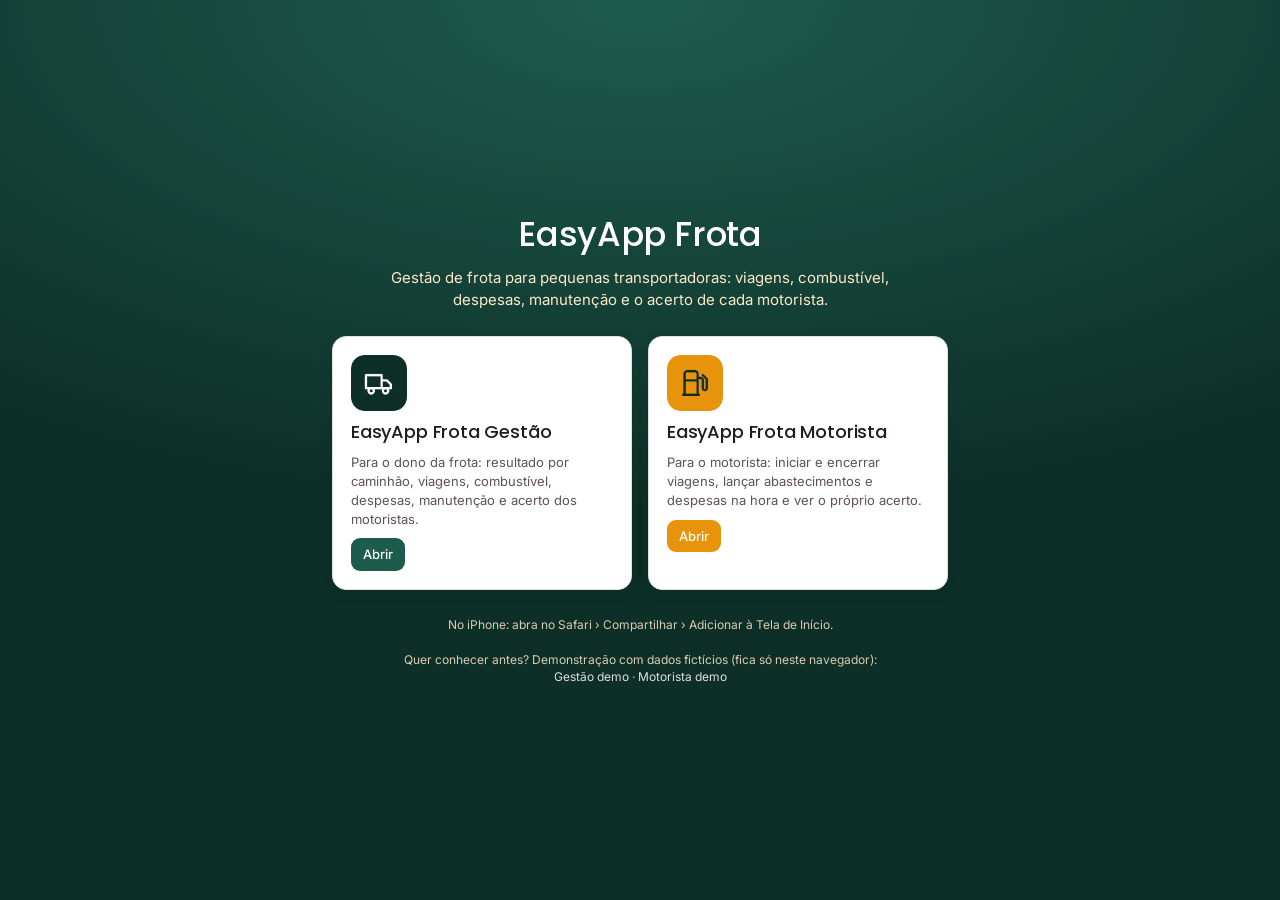
==== index.html @ 76f94861 "EasyApp Frota: primeira versão (Gestão + Motorista) Criado a partir do molde easyapp-base. Gestão: p" ====
<!doctype html>
<html lang="pt-BR">
<head>
<meta charset="utf-8">
<meta name="viewport" content="width=device-width, initial-scale=1, viewport-fit=cover">
<title>EasyApp Frota</title>
<meta name="description" content="Gestão de frota para pequenas transportadoras: viagens, combustível, despesas, manutenção e o acerto de cada motorista.">
<meta name="theme-color" content="#0E2F28">
<link rel="icon" href="assets/icons/gestao-192.png">
<link rel="apple-touch-icon" href="assets/icons/gestao-180.png">
<link rel="preconnect" href="https://fonts.googleapis.com"><link rel="preconnect" href="https://fonts.gstatic.com" crossorigin>
<link href="https://fonts.googleapis.com/css2?family=Inter:wght@400;500;600&family=Poppins:wght@500&display=swap" rel="stylesheet">
<link rel="stylesheet" href="src/css/base.css"><link rel="stylesheet" href="src/css/segmento.css">
<style>
  .hub { min-height: 100vh; display: flex; flex-direction: column; align-items: center; justify-content: center; gap: 26px; padding: 32px 16px; background: radial-gradient(120% 80% at 50% 0%, var(--primaria), var(--primaria-escura) 70%); }
  .hub h1 { color: #fff; font-size: 34px; text-align: center; }
  .hub .tagline { color: var(--destaque-claro); text-align: center; margin-top: -14px; max-width: 520px; }
  .hub .cards { display: grid; grid-template-columns: repeat(2, minmax(0, 300px)); gap: 16px; width: 100%; justify-content: center; }
  .hub a.card { display: flex; flex-direction: column; gap: 10px; color: var(--ink); transition: transform .15s; }
  .hub a.card:hover { transform: translateY(-3px); }
  .hub a.card img { width: 56px; height: 56px; border-radius: 14px; }
  .hub .foot { color: var(--destaque-claro); font-size: 12px; text-align: center; opacity: .85; }
  .hub .foot a { color: #fff; }
  @media (max-width: 640px) { .hub .cards { grid-template-columns: minmax(0, 1fr); } }
</style>
</head>
<body>
<div class="hub">
  <h1>EasyApp Frota</h1>
  <div class="tagline">Gestão de frota para pequenas transportadoras: viagens, combustível, despesas, manutenção e o acerto de cada motorista.</div>
  <div class="cards">
    <a class="card" href="gestao/"><img src="assets/icons/gestao-192.png" alt=""><h2>EasyApp Frota Gestão</h2><div class="small ink2">Para o dono da frota: resultado por caminhão, viagens, combustível, despesas, manutenção e acerto dos motoristas.</div><span class="btn sm" style="align-self:flex-start">Abrir</span></a>
    <a class="card" href="usuario/"><img src="assets/icons/usuario-192.png" alt=""><h2>EasyApp Frota Motorista</h2><div class="small ink2">Para o motorista: iniciar e encerrar viagens, lançar abastecimentos e despesas na hora e ver o próprio acerto.</div><span class="btn sm gold" style="align-self:flex-start">Abrir</span></a>
  </div>
  <div class="foot">No iPhone: abra no Safari › Compartilhar › Adicionar à Tela de Início.<br><br>
    Quer conhecer antes? Demonstração com dados fictícios (fica só neste navegador):<br>
    <a href="gestao/?demo=1">Gestão demo</a> · <a href="usuario/?demo=1">Motorista demo</a></div>
</div>
<script>if ('serviceWorker' in navigator && location.protocol !== 'file:') navigator.serviceWorker.register('sw.js').catch(() => {});</script>
</body>
</html>
---- src/css/base.css ----
/* EasyApp — interface base dos apps. As cores da marca de cada segmento ficam em src/css/segmento.css */
:root {
  --primaria: #6E1B2A;
  --primaria-escura: #4A1019;
  --destaque: #B8925A;
  --destaque-claro: #E9DCC6;
  --fundo: #FBF7F0;
  --escuro: #221C1B;
  --surface: #FFFFFF;
  --surface-2: #F4EEE4;
  --line: #E8DFD2;
  --ink: #221C1B;
  --ink-2: #5E5350;
  --ink-3: #8E8380;
  --ok: #2E7D4F; --ok-bg: #E6F2EA;
  --warn: #9A6400; --warn-bg: #FBF0D9;
  --crit: #B3261E; --crit-bg: #FBE7E5;
  --info: #285E8C; --info-bg: #E5EEF6;
  --opp: #7A5A1F; --opp-bg: #F5ECDC;
  /* Gráficos — paleta categórica validada (CVD) */
  --s1: #a8324a; --s2: #c98a1e; --s3: #2f7fae;
  --radius: 14px;
  --shadow: 0 1px 2px rgba(34, 28, 27, .06), 0 4px 16px rgba(34, 28, 27, .05);
  --safe-b: env(safe-area-inset-bottom, 0px);
  --safe-t: env(safe-area-inset-top, 0px);
  --font: 'Inter', system-ui, -apple-system, 'Segoe UI', sans-serif;
  --font-t: 'Poppins', 'Inter', system-ui, sans-serif;
  color-scheme: light;
}
* { box-sizing: border-box; }
html, body { margin: 0; height: 100%; }
body { font-family: var(--font); color: var(--ink); background: var(--fundo); font-size: 15px; line-height: 1.45; -webkit-font-smoothing: antialiased; -webkit-tap-highlight-color: transparent; }
h1, h2, h3, h4 { font-family: var(--font-t); font-weight: 500; margin: 0; line-height: 1.2; letter-spacing: -.01em; }
h1 { font-size: 24px; } h2 { font-size: 18px; } h3 { font-size: 15px; }
a { color: var(--primaria); text-decoration: none; }
button, input, select, textarea { font: inherit; color: inherit; }
img { max-width: 100%; }
.serif { font-family: 'Lora', Georgia, serif; font-style: italic; }
.label { font-size: 11px; letter-spacing: .14em; text-transform: uppercase; color: var(--ink-3); font-weight: 600; }
.muted { color: var(--ink-3); } .ink2 { color: var(--ink-2); }
.small { font-size: 13px; } .tiny { font-size: 12px; }
.num { font-variant-numeric: tabular-nums; }
.right { text-align: right; } .center { text-align: center; }
.row { display: flex; align-items: center; gap: 10px; } .row.wrap { flex-wrap: wrap; } .row.top { align-items: flex-start; }
.col { display: flex; flex-direction: column; gap: 10px; }
.grow { flex: 1; min-width: 0; } .between { justify-content: space-between; }
.gap-s { gap: 6px; } .gap-l { gap: 18px; }
.mt { margin-top: 16px; } .mt-s { margin-top: 8px; } .mb { margin-bottom: 16px; }
.hide { display: none !important; }
.ellipsis { overflow: hidden; text-overflow: ellipsis; white-space: nowrap; }

/* ---------- Shell ---------- */
.shell { display: grid; grid-template-columns: 248px 1fr; min-height: 100vh; }
.side { background: var(--primaria-escura); color: #F3E9E4; padding: 22px 14px; position: sticky; top: 0; height: 100vh; display: flex; flex-direction: column; gap: 4px; overflow-y: auto; }
.side .brand { padding: 4px 10px 22px; }
.side .brand img { width: 170px; display: block; }
.side .brand .who { margin-top: 10px; font-size: 11px; letter-spacing: .14em; text-transform: uppercase; color: var(--destaque); }
.nav-a { display: flex; align-items: center; gap: 12px; padding: 10px 12px; border-radius: 10px; color: #E8D9D3; font-size: 14px; position: relative; }
.nav-a svg { width: 19px; height: 19px; opacity: .85; flex: none; }
.nav-a:hover { background: rgba(255, 255, 255, .06); }
.nav-a.on { background: rgba(255, 255, 255, .1); color: #fff; }
.nav-a.on::before { content: ''; position: absolute; left: -14px; top: 9px; bottom: 9px; width: 3px; border-radius: 3px; background: var(--destaque); }
.nav-a .badge { margin-left: auto; }
.side .foot { margin-top: auto; padding: 12px; font-size: 12px; color: #C9B3AC; }
.main { min-width: 0; padding: 26px 32px 60px; max-width: 1280px; width: 100%; }
.topbar { display: none; }
.tabbar { display: none; }
.pagehead { display: flex; align-items: flex-end; justify-content: space-between; gap: 16px; margin-bottom: 20px; flex-wrap: wrap; }
.pagehead .sub { color: var(--ink-3); font-size: 14px; margin-top: 4px; }

@media (max-width: 900px) {
  .shell { display: block; }
  .side { display: none; }
  .topbar { display: flex; align-items: center; gap: 12px; position: sticky; top: 0; z-index: 20; background: var(--primaria-escura); color: #fff; padding: calc(10px + var(--safe-t)) 16px 10px; }
  .topbar img { height: 28px; }
  .topbar .t { font-family: var(--font-t); font-size: 16px; flex: 1; min-width: 0; }
  .topbar button { background: none; border: 0; color: #fff; padding: 6px; }
  .main { padding: 16px 16px calc(96px + var(--safe-b)); }
  .tabbar { display: flex; position: fixed; left: 0; right: 0; bottom: 0; z-index: 30; background: rgba(255, 255, 255, .96); backdrop-filter: blur(12px); -webkit-backdrop-filter: blur(12px); border-top: 1px solid var(--line); padding: 6px 4px calc(6px + var(--safe-b)); }
  .tabbar a { flex: 1; display: flex; flex-direction: column; align-items: center; gap: 2px; font-size: 10.5px; color: var(--ink-3); padding: 4px 0; position: relative; }
  .tabbar a svg { width: 22px; height: 22px; }
  .tabbar a.on { color: var(--primaria); }
  .tabbar a .badge { position: absolute; top: 0; left: calc(50% + 6px); }
  .tabbar a.fab { color: #fff; }
  .tabbar a.fab span.ic { background: var(--primaria); border-radius: 16px; width: 52px; height: 40px; display: grid; place-items: center; margin-top: -2px; box-shadow: 0 4px 12px rgba(0, 0, 0, .25); }
  .pagehead h1 { font-size: 21px; }
  .hide-m { display: none !important; }
}
@media (min-width: 901px) { .hide-d { display: none !important; } }

/* ---------- Componentes ---------- */
.card { background: var(--surface); border: 1px solid var(--line); border-radius: var(--radius); padding: 18px; box-shadow: var(--shadow); min-width: 0; }
.card.pad-0 { padding: 0; overflow: hidden; }
.card > .head { display: flex; align-items: center; justify-content: space-between; gap: 10px; margin-bottom: 14px; }
.card > .head h2 { font-size: 16px; }
.card.dark { background: linear-gradient(135deg, var(--primaria), var(--primaria-escura)); color: #fff; border: 0; }
.card.dark .label, .card.dark .muted { color: #E3C9A2; }
.grid { display: grid; gap: 16px; }
.g2 { grid-template-columns: repeat(2, minmax(0, 1fr)); }
.g3 { grid-template-columns: repeat(3, minmax(0, 1fr)); }
.g4 { grid-template-columns: repeat(4, minmax(0, 1fr)); }
.g-2-1 { grid-template-columns: minmax(0, 2fr) minmax(0, 1fr); }
@media (max-width: 1100px) { .g4 { grid-template-columns: repeat(2, minmax(0, 1fr)); } .g-2-1, .g3 { grid-template-columns: minmax(0, 1fr); } }
@media (max-width: 640px) { .g2 { grid-template-columns: minmax(0, 1fr); } .g4 { gap: 10px; } }

.kpi { display: flex; flex-direction: column; gap: 6px; }
.kpi .v { font-family: var(--font-t); font-size: 26px; font-weight: 500; letter-spacing: -.02em; font-variant-numeric: tabular-nums; }
.kpi .d { font-size: 12.5px; color: var(--ink-3); }
.kpi .d b { font-weight: 600; }
.up { color: var(--ok); } .down { color: var(--crit); }
@media (max-width: 640px) { .kpi .v { font-size: 21px; } .card { padding: 14px; } }

.btn { display: inline-flex; align-items: center; justify-content: center; gap: 8px; border: 1px solid transparent; border-radius: 11px; padding: 10px 16px; font-weight: 500; font-size: 14px; cursor: pointer; background: var(--primaria); color: #fff; transition: filter .15s, transform .05s; white-space: nowrap; }
.btn:hover { filter: brightness(1.08); } .btn:active { transform: translateY(1px); }
.btn svg { width: 17px; height: 17px; }
.btn.ghost { background: transparent; color: var(--primaria); border-color: var(--line); }
.btn.ghost:hover { background: var(--surface-2); filter: none; }
.btn.gold { background: var(--destaque); color: #fff; }
.btn.light { background: #fff; color: var(--primaria); }
.btn.ok { background: var(--ok); }
.btn.sm { padding: 6px 11px; font-size: 13px; border-radius: 9px; }
.btn.lg { padding: 14px 20px; font-size: 16px; border-radius: 13px; }
.btn.block { width: 100%; }
.btn[disabled] { opacity: .45; pointer-events: none; }
.iconbtn { border: 0; background: transparent; padding: 6px; border-radius: 8px; cursor: pointer; color: var(--ink-2); display: inline-grid; place-items: center; }
.iconbtn:hover { background: var(--surface-2); }
.iconbtn svg { width: 20px; height: 20px; }

.badge { display: inline-flex; align-items: center; gap: 5px; font-size: 11.5px; font-weight: 600; padding: 3px 8px; border-radius: 999px; background: var(--surface-2); color: var(--ink-2); white-space: nowrap; }
.badge.ok { background: var(--ok-bg); color: var(--ok); }
.badge.warn { background: var(--warn-bg); color: var(--warn); }
.badge.crit { background: var(--crit-bg); color: var(--crit); }
.badge.info { background: var(--info-bg); color: var(--info); }
.badge.opp { background: var(--opp-bg); color: var(--opp); }
.badge.dot { min-width: 18px; height: 18px; padding: 0 5px; justify-content: center; background: var(--destaque); color: #fff; font-size: 11px; }
.tag { font-size: 10.5px; letter-spacing: .12em; text-transform: uppercase; font-weight: 600; padding: 3px 8px; border-radius: 999px; border: 1px solid currentColor; color: var(--primaria); }

.field { display: flex; flex-direction: column; gap: 6px; }
.field > span { font-size: 12.5px; color: var(--ink-2); font-weight: 500; }
.input, select.input, textarea.input { width: 100%; border: 1px solid var(--line); background: #fff; border-radius: 10px; padding: 10px 12px; outline: none; font-size: 15px; }
.input:focus { border-color: var(--destaque); box-shadow: 0 0 0 3px color-mix(in srgb, var(--destaque) 25%, transparent); }
textarea.input { min-height: 80px; resize: vertical; }
.search { position: relative; } .search svg { position: absolute; left: 11px; top: 50%; transform: translateY(-50%); width: 17px; color: var(--ink-3); }
.search .input { padding-left: 36px; }
.seg { display: inline-flex; background: var(--surface-2); border-radius: 10px; padding: 3px; gap: 2px; }
.seg button { border: 0; background: transparent; padding: 6px 12px; border-radius: 8px; font-size: 13px; cursor: pointer; color: var(--ink-2); }
.seg button.on { background: #fff; color: var(--primaria); box-shadow: 0 1px 3px rgba(0, 0, 0, .08); font-weight: 600; }
.chips { display: flex; gap: 8px; flex-wrap: wrap; }
.chip { border: 1px solid var(--line); background: #fff; border-radius: 999px; padding: 7px 13px; font-size: 13.5px; cursor: pointer; }
.chip.on { background: var(--primaria); border-color: var(--primaria); color: #fff; }

.stepper { display: inline-flex; align-items: center; border: 1px solid var(--line); border-radius: 11px; background: #fff; overflow: hidden; }
.stepper button { width: 38px; height: 38px; border: 0; background: transparent; font-size: 20px; cursor: pointer; color: var(--primaria); }
.stepper button:active { background: var(--surface-2); }
.stepper input { width: 44px; text-align: center; border: 0; font-weight: 600; font-size: 16px; outline: none; background: transparent; -moz-appearance: textfield; }
.stepper input::-webkit-inner-spin-button { -webkit-appearance: none; }

/* Tabelas */
.tbl-wrap { overflow-x: auto; -webkit-overflow-scrolling: touch; }
table.tbl { width: 100%; border-collapse: collapse; font-size: 14px; }
.tbl th { text-align: left; font-size: 11px; letter-spacing: .1em; text-transform: uppercase; color: var(--ink-3); font-weight: 600; padding: 10px 12px; border-bottom: 1px solid var(--line); white-space: nowrap; background: #fff; }
.tbl td { padding: 11px 12px; border-bottom: 1px solid #F1EBE2; vertical-align: middle; }
.tbl tr:last-child td { border-bottom: 0; }
.tbl tr.click { cursor: pointer; } .tbl tr.click:hover td { background: #FCF9F4; }
.tbl th.r, .tbl td.r { text-align: right; font-variant-numeric: tabular-nums; }
.tbl tfoot td { font-weight: 600; border-top: 1px solid var(--line); }

/* Listas */
.list { display: flex; flex-direction: column; }
.li { display: flex; align-items: center; gap: 12px; padding: 12px 2px; border-bottom: 1px solid #F1EBE2; min-width: 0; }
.li:last-child { border-bottom: 0; }
a.li, .li.click { color: inherit; cursor: pointer; }
.li .t { font-weight: 500; } .li .s { font-size: 12.5px; color: var(--ink-3); }
.thumb { width: 34px; height: 64px; object-fit: contain; flex: none; filter: drop-shadow(0 2px 3px rgba(0, 0, 0, .15)); }
.thumb.sm { width: 22px; height: 42px; }
.avatar { width: 36px; height: 36px; border-radius: 50%; background: var(--destaque-claro); color: var(--primaria); display: grid; place-items: center; font-weight: 600; font-size: 14px; flex: none; }

/* Barras de progresso / meter */
.meter { height: 8px; background: var(--surface-2); border-radius: 99px; overflow: hidden; }
.meter > i { display: block; height: 100%; background: var(--primaria); border-radius: 99px; }
.meter.gold > i { background: var(--destaque); }

/* Insights */
.ins { display: flex; gap: 12px; padding: 12px; border-radius: 12px; background: #fff; border: 1px solid var(--line); color: inherit; }
.ins .ic { width: 34px; height: 34px; border-radius: 10px; display: grid; place-items: center; flex: none; }
.ins .ic svg { width: 18px; height: 18px; }
.ins.critico .ic { background: var(--crit-bg); color: var(--crit); }
.ins.atencao .ic { background: var(--warn-bg); color: var(--warn); }
.ins.acao .ic { background: var(--primaria); color: #fff; }
.ins.oportunidade .ic { background: var(--opp-bg); color: var(--opp); }
.ins.info .ic { background: var(--info-bg); color: var(--info); }
.ins .t { font-weight: 600; font-size: 14px; } .ins .s { font-size: 13px; color: var(--ink-2); }


/* Modal / sheet */
.overlay { position: fixed; inset: 0; background: rgba(34, 28, 27, .45); z-index: 100; display: flex; align-items: center; justify-content: center; padding: 20px; animation: fade .15s; }
.modal { background: var(--fundo); border-radius: 18px; width: min(560px, 100%); max-height: calc(100vh - 40px); overflow: auto; box-shadow: 0 20px 60px rgba(0, 0, 0, .25); animation: pop .18s; }
.modal.wide { width: min(860px, 100%); }
.modal .mh { display: flex; align-items: center; justify-content: space-between; padding: 18px 20px 6px; position: sticky; top: 0; background: var(--fundo); z-index: 1; }
.modal .mb { padding: 10px 20px 20px; }
.modal .mf { padding: 12px 20px calc(16px + var(--safe-b)); display: flex; gap: 10px; justify-content: flex-end; border-top: 1px solid var(--line); position: sticky; bottom: 0; background: var(--fundo); }
@media (max-width: 640px) {
  .overlay { align-items: flex-end; padding: 0; }
  .modal, .modal.wide { width: 100%; border-radius: 18px 18px 0 0; max-height: 92vh; animation: up .22s; }
  .modal .mf .btn { flex: 1; }
}
@keyframes fade { from { opacity: 0; } }
@keyframes pop { from { transform: scale(.97); opacity: 0; } }
@keyframes up { from { transform: translateY(40px); opacity: .5; } }

.toast { position: fixed; left: 50%; bottom: calc(90px + var(--safe-b)); transform: translateX(-50%); background: var(--escuro); color: #fff; padding: 11px 18px; border-radius: 12px; z-index: 200; font-size: 14px; box-shadow: 0 8px 24px rgba(0, 0, 0, .25); animation: up .2s; max-width: calc(100% - 32px); }
@media (min-width: 901px) { .toast { bottom: 28px; } }
.atualizar-bar { position: fixed; left: 50%; transform: translateX(-50%); bottom: calc(80px + var(--safe-b)); z-index: 190; display: flex; align-items: center; gap: 10px; width: max-content; max-width: calc(100% - 32px); background: var(--primaria); color: #fff; padding: 8px 8px 8px 14px; border-radius: 14px; font-size: 14px; box-shadow: 0 8px 24px rgba(0, 0, 0, .25); animation: up .2s; }
.atualizar-bar .btn { background: #fff; color: var(--primaria); border-color: #fff; }
@media (min-width: 901px) { .atualizar-bar { bottom: 28px; } }
@media (max-width: 900px) { .toast { bottom: auto; top: calc(62px + var(--safe-t)); } }

.empty { text-align: center; padding: 30px 16px; color: var(--ink-3); }
.empty svg { width: 36px; height: 36px; color: var(--destaque); margin-bottom: 6px; }

/* Wizard */
.steps { display: flex; gap: 6px; margin-bottom: 16px; }
.steps i { flex: 1; height: 4px; border-radius: 4px; background: var(--line); }
.steps i.on { background: var(--primaria); }

/* Gráficos */
.chart { position: relative; width: 100%; }
.chart svg { display: block; width: 100%; overflow: visible; }
.chart .axis text { fill: var(--ink-3); font-size: 11px; font-family: var(--font); }
.chart .grid line { stroke: #EFE8DD; }
.chart .base { stroke: #D9CFC1; }
.chart .hit { fill: transparent; cursor: pointer; }
.chart .bar { transition: opacity .12s; }
.chart:hover .bar.dim { opacity: .5; }
.legend { display: flex; gap: 14px; flex-wrap: wrap; font-size: 12.5px; color: var(--ink-2); margin-bottom: 8px; }
.legend i { display: inline-block; width: 10px; height: 10px; border-radius: 3px; margin-right: 6px; vertical-align: -1px; }
.tip { position: fixed; z-index: 300; pointer-events: none; background: var(--escuro); color: #fff; font-size: 12.5px; padding: 8px 10px; border-radius: 9px; box-shadow: 0 6px 18px rgba(0, 0, 0, .2); max-width: 260px; line-height: 1.4; }
.tip b { font-weight: 600; }
.tip .k { display: inline-block; width: 8px; height: 8px; border-radius: 2px; margin-right: 6px; }
.hbars { display: flex; flex-direction: column; gap: 10px; }
.hb { display: grid; grid-template-columns: minmax(80px, 38%) 1fr auto; align-items: center; gap: 10px; font-size: 13.5px; }
.hb .bar-t { height: 10px; background: var(--surface-2); border-radius: 0 4px 4px 0; overflow: hidden; }
.hb .bar-t i { display: block; height: 100%; background: var(--primaria); border-radius: 0 4px 4px 0; }
.hb .v { font-variant-numeric: tabular-nums; font-weight: 600; text-align: right; min-width: 48px; white-space: nowrap; }
.heat { border-collapse: separate; border-spacing: 2px; font-size: 12.5px; width: 100%; }
.heat th { font-weight: 500; color: var(--ink-2); padding: 4px 6px; text-align: left; white-space: nowrap; }
.heat thead th { font-size: 11px; writing-mode: vertical-rl; transform: rotate(180deg); text-align: left; height: 110px; vertical-align: bottom; padding: 4px 2px; }
.heat td { text-align: center; border-radius: 4px; min-width: 30px; height: 30px; font-variant-numeric: tabular-nums; font-weight: 600; }

/* Login */
.login { min-height: 100vh; display: grid; place-items: center; padding: 24px; background: radial-gradient(120% 80% at 50% 0%, var(--primaria), var(--primaria-escura) 70%); }
.login .box { width: min(400px, 100%); background: var(--fundo); border-radius: 22px; padding: 28px 24px; box-shadow: 0 30px 80px rgba(0, 0, 0, .35); }
.login .logo { display: block; width: 210px; margin: 0 auto 6px; }
.pin { display: flex; gap: 10px; justify-content: center; }
.pin input { width: 54px; height: 60px; text-align: center; font-size: 24px; border: 1px solid var(--line); border-radius: 12px; background: #fff; outline: none; }
.pin input:focus { border-color: var(--destaque); }

/* Documento para impressão */
.doc { background: #fff; max-width: 800px; margin: 0 auto; padding: 40px 44px; border: 1px solid var(--line); border-radius: 6px; color: var(--escuro); }
.doc .dh { display: flex; justify-content: space-between; align-items: flex-start; border-bottom: 2px solid var(--primaria); padding-bottom: 16px; margin-bottom: 18px; }
.doc .dh img { width: 190px; }
.doc h1 { color: var(--primaria); font-size: 22px; }
.doc .tbl th { background: var(--fundo); }
.doc .foot { margin-top: 30px; padding-top: 12px; border-top: 1px solid var(--line); font-size: 11.5px; color: var(--ink-3); display: flex; justify-content: space-between; }
.doc .sign { display: grid; grid-template-columns: 1fr 1fr; gap: 40px; margin-top: 50px; font-size: 12px; text-align: center; color: var(--ink-2); }
.doc .sign div { border-top: 1px solid var(--ink-3); padding-top: 6px; }
@media print {
  @page { margin: 12mm; }
  body { background: #fff; }
  .side, .topbar, .tabbar, .noprint, .toast { display: none !important; }
  .shell { display: block; } .main { padding: 0; max-width: none; }
  .doc { border: 0; padding: 0; max-width: none; }
  * { -webkit-print-color-adjust: exact; print-color-adjust: exact; }
}

.demo-banner svg { flex: none; }
.demo-banner { background: var(--destaque-claro); color: var(--primaria-escura); font-size: 12.5px; padding: 8px 14px; border-radius: 10px; margin-bottom: 16px; display: flex; gap: 10px; align-items: center; flex-wrap: wrap; }
.sync { display: inline-flex; align-items: center; gap: 6px; font-size: 12px; color: var(--ok); }
.sync::before { content: ''; width: 7px; height: 7px; border-radius: 50%; background: currentColor; box-shadow: 0 0 0 3px rgba(46, 125, 79, .18); }

.wz-foot { position: sticky; bottom: 0; background: var(--fundo); padding: 12px 0; margin-top: 16px; border-top: 1px solid var(--line); z-index: 5; }
@media (max-width: 900px) { .wz-foot { bottom: calc(64px + var(--safe-b)); } .wz-foot .btn { padding: 12px 14px; } }

.money-in { position: relative; display: inline-block; max-width: 100%; }
.money-in > span { position: absolute; left: 11px; top: 50%; transform: translateY(-50%); color: var(--ink-3); font-size: 13px; pointer-events: none; }
.money-in .input { padding-left: 34px; text-align: right; }
.field .money-in { width: 100% !important; }
.hb.click { cursor: pointer; border-radius: 8px; margin: -4px -6px; padding: 4px 6px; }
.hb.click:hover { background: var(--surface-2); }
.just { margin-top: 8px; width: 100%; font-size: 14px; padding: 8px 10px; }
.just.falta { border-color: var(--crit); background: var(--crit-bg); }
.ajuste-box { margin-top: 4px; font-size: 12.5px; background: var(--warn-bg); color: var(--warn); border-radius: 8px; padding: 6px 9px; }

.kanban { display: grid; grid-template-columns: repeat(4, minmax(240px, 1fr)); gap: 14px; overflow-x: auto; padding-bottom: 8px; -webkit-overflow-scrolling: touch; scroll-snap-type: x mandatory; }
.kcol { background: var(--surface-2); border-radius: var(--radius); padding: 10px; display: flex; flex-direction: column; gap: 10px; min-height: 160px; scroll-snap-align: start; }
.khead { display: flex; justify-content: space-between; align-items: center; padding: 2px 4px; }
.kcard { padding: 12px; }
@media (max-width: 900px) { .kanban { grid-template-columns: repeat(4, 82vw); } }

.li.off { opacity: .55; }
.kanban.k5 { grid-template-columns: repeat(5, minmax(230px, 1fr)); }
@media (max-width: 900px) { .kanban.k5 { grid-template-columns: repeat(5, 82vw); } }
.busca { width: 230px; max-width: 100%; }
.busca .input { padding-top: 9px; padding-bottom: 9px; }
@media (max-width: 640px) { .busca { width: 100%; } }
.live::before { content: ''; display: inline-block; width: 8px; height: 8px; border-radius: 50%; background: var(--crit); margin-right: 6px; animation: pulse 1.6s infinite; vertical-align: 1px; }
@keyframes pulse { 50% { opacity: .25; } }
.doc .resumo { display: grid; grid-template-columns: repeat(3, 1fr); gap: 10px; margin: 6px 0 18px; }
.doc .resumo div { border: 1px solid var(--line); border-radius: 8px; padding: 10px 12px; }
.doc .resumo b { display: block; font-size: 17px; color: var(--primaria); margin-top: 2px; }
.doc .bloco { border: 1px solid var(--line); border-radius: 8px; margin-top: 14px; overflow: hidden; break-inside: avoid; }
.doc .bloco h3 { background: var(--fundo); padding: 9px 12px; font-size: 14px; display: flex; justify-content: space-between; }
.doc .bloco .tbl th { background: #fff; }

/* ---------- EasyApp: peças da base ---------- */
.side .brand .nome { font-family: var(--font-t); font-size: 20px; color: #fff; line-height: 1.15; }
.login .marca { text-align: center; font-family: var(--font-t); font-size: 24px; color: var(--primaria); }
.login .marca small { display: block; font-family: var(--font); font-size: 11px; letter-spacing: .14em; text-transform: uppercase; color: var(--ink-3); margin-top: 4px; }
.aviso { display: flex; gap: 10px; align-items: center; flex-wrap: wrap; font-size: 13px; padding: 10px 14px; border-radius: 10px; margin-bottom: 16px; background: var(--warn-bg); color: var(--warn); }
.aviso.crit { background: var(--crit-bg); color: var(--crit); }
.aviso svg { flex: none; }
.foto-prev { width: 100%; max-height: 260px; object-fit: contain; border-radius: 10px; background: var(--surface-2); }
.grande { font-family: var(--font-t); font-size: 30px; font-weight: 500; letter-spacing: -.02em; }
.acao-grande { display: flex; align-items: center; gap: 14px; padding: 18px; border-radius: var(--radius); background: var(--surface); border: 1px solid var(--line); color: inherit; box-shadow: var(--shadow); cursor: pointer; text-align: left; width: 100%; font: inherit; }
.acao-grande .ic { width: 46px; height: 46px; border-radius: 13px; display: grid; place-items: center; background: var(--primaria); color: #fff; flex: none; }
.acao-grande .ic svg { width: 24px; height: 24px; }
.acao-grande .t { font-family: var(--font-t); font-size: 16px; }
.acao-grande .s { font-size: 12.5px; color: var(--ink-3); }
---- src/css/segmento.css ----
/* Cores da marca EasyApp Frota (sobrepõem src/css/base.css) */
:root {
  --primaria: #1D5C4D;
  --primaria-escura: #0E2F28;
  --destaque: #E8930C;
  --destaque-claro: #FCE9C8;
  --fundo: #F4F6F5;
  --surface-2: #EAEFED;
  --line: #DCE3E0;
  --s1: #1D5C4D; --s2: #E8930C; --s3: #3B7DD8;
}
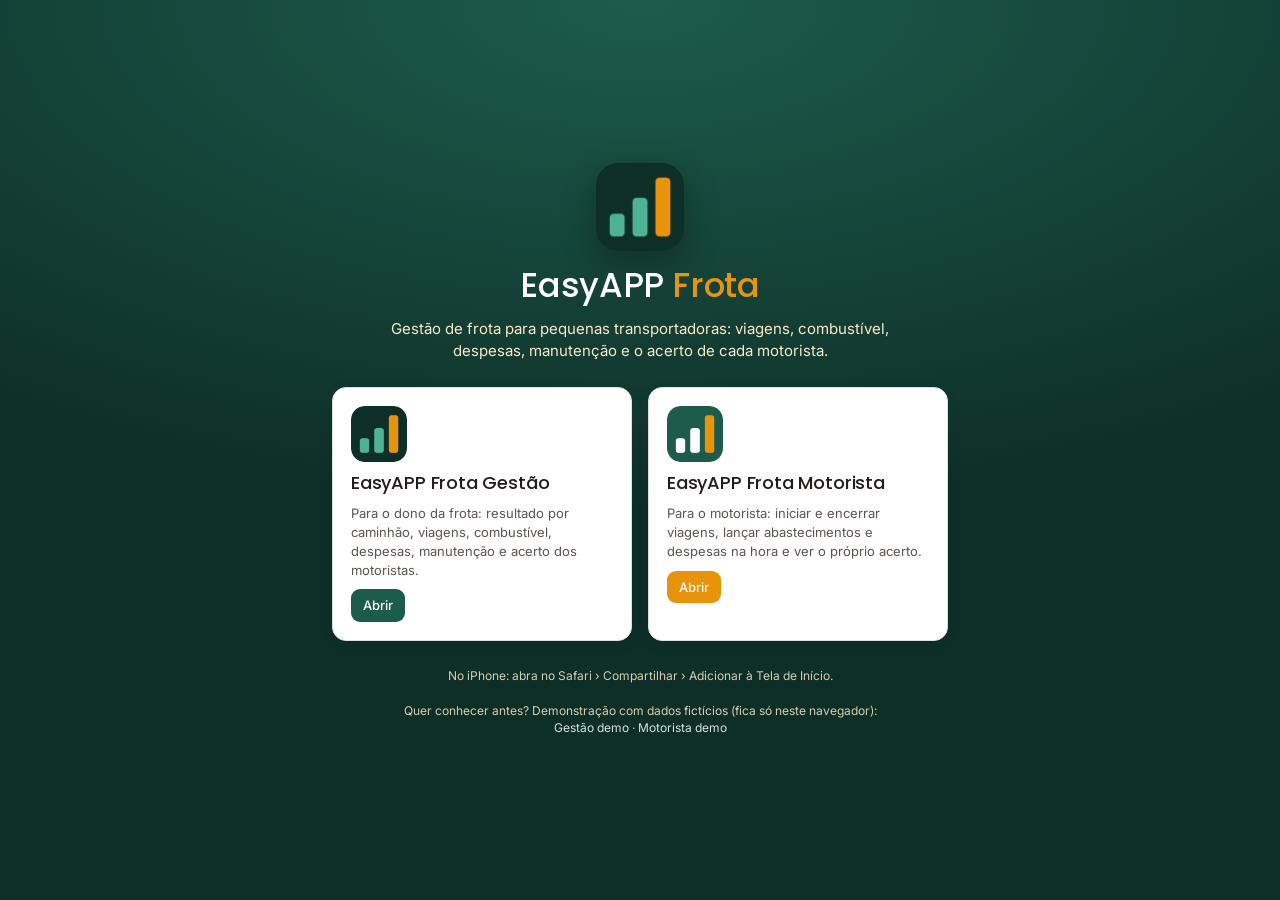
==== commit 81892d3c: "Identidade da família EasyAPP: as três barras e 'EasyAPP Frota' na abertura, entrada, menu, topo e í" ====
--- a/index.html
+++ b/index.html
@@ -3,7 +3,7 @@
 <head>
 <meta charset="utf-8">
 <meta name="viewport" content="width=device-width, initial-scale=1, viewport-fit=cover">
-<title>EasyApp Frota</title>
+<title>EasyAPP Frota</title>
 <meta name="description" content="Gestão de frota para pequenas transportadoras: viagens, combustível, despesas, manutenção e o acerto de cada motorista.">
 <meta name="theme-color" content="#0E2F28">
 <link rel="icon" href="assets/icons/gestao-192.png">
@@ -26,11 +26,11 @@
 </head>
 <body>
 <div class="hub">
-  <h1>EasyApp Frota</h1>
+  <div style="display:flex;flex-direction:column;align-items:center;gap:14px"><img src="assets/icons/gestao-192.png" alt="" style="width:88px;height:88px;border-radius:22px;box-shadow:0 12px 34px rgba(0,0,0,.3)"><h1 style="font-weight:500">EasyAPP <span style="color:var(--destaque)">Frota</span></h1></div>
   <div class="tagline">Gestão de frota para pequenas transportadoras: viagens, combustível, despesas, manutenção e o acerto de cada motorista.</div>
   <div class="cards">
-    <a class="card" href="gestao/"><img src="assets/icons/gestao-192.png" alt=""><h2>EasyApp Frota Gestão</h2><div class="small ink2">Para o dono da frota: resultado por caminhão, viagens, combustível, despesas, manutenção e acerto dos motoristas.</div><span class="btn sm" style="align-self:flex-start">Abrir</span></a>
-    <a class="card" href="usuario/"><img src="assets/icons/usuario-192.png" alt=""><h2>EasyApp Frota Motorista</h2><div class="small ink2">Para o motorista: iniciar e encerrar viagens, lançar abastecimentos e despesas na hora e ver o próprio acerto.</div><span class="btn sm gold" style="align-self:flex-start">Abrir</span></a>
+    <a class="card" href="gestao/"><img src="assets/icons/gestao-192.png" alt=""><h2>EasyAPP Frota Gestão</h2><div class="small ink2">Para o dono da frota: resultado por caminhão, viagens, combustível, despesas, manutenção e acerto dos motoristas.</div><span class="btn sm" style="align-self:flex-start">Abrir</span></a>
+    <a class="card" href="usuario/"><img src="assets/icons/usuario-192.png" alt=""><h2>EasyAPP Frota Motorista</h2><div class="small ink2">Para o motorista: iniciar e encerrar viagens, lançar abastecimentos e despesas na hora e ver o próprio acerto.</div><span class="btn sm gold" style="align-self:flex-start">Abrir</span></a>
   </div>
   <div class="foot">No iPhone: abra no Safari › Compartilhar › Adicionar à Tela de Início.<br><br>
     Quer conhecer antes? Demonstração com dados fictícios (fica só neste navegador):<br>
--- a/src/css/base.css
+++ b/src/css/base.css
@@ -326,3 +326,35 @@
 .acao-grande .ic svg { width: 24px; height: 24px; }
 .acao-grande .t { font-family: var(--font-t); font-size: 16px; }
 .acao-grande .s { font-size: 12.5px; color: var(--ink-3); }
+
+/* ---------- Marca da família EasyAPP: as três barras crescentes + "EasyAPP <produto>" ----------
+   Cores por segmento (segmento.css): --marca-fundo (quadrado do ícone), --marca-a (barras 1 e 2), --marca-b (barra 3). */
+:root { --marca-fundo: var(--primaria-escura); --marca-a: #FFFFFF; --marca-b: var(--destaque); }
+.ea-barras { display: inline-flex; align-items: flex-end; gap: 2px; height: 15px; flex: none; }
+.ea-barras i { display: block; width: 4px; border-radius: 1.5px; transform-origin: bottom; background: var(--marca-a); animation: eaOnda 7s ease-in-out infinite; }
+.ea-barras i:nth-child(1) { height: 40%; }
+.ea-barras i:nth-child(2) { height: 67%; animation-delay: .12s; }
+.ea-barras i:nth-child(3) { height: 100%; background: var(--marca-b); animation-delay: .24s; }
+@keyframes eaOnda { 0%, 13%, 100% { transform: scaleY(1); } 4% { transform: scaleY(.4); } 9% { transform: scaleY(1.1); } }
+.ea-marca { display: flex; align-items: center; gap: 9px; color: #fff; }
+.ea-nome { font-family: var(--font-t); font-weight: 500; font-size: 19px; letter-spacing: .2px; line-height: 1.1; white-space: nowrap; }
+.ea-nome b { font-weight: 600; color: var(--marca-b); margin-left: .28em; }
+.ea-tile { width: 76px; height: 76px; border-radius: 20px; background: var(--marca-fundo); display: grid; place-items: center; box-shadow: 0 12px 34px rgba(0, 0, 0, .28); margin: 0 auto; }
+.ea-tile .ea-barras { height: 42px; gap: 6px; }
+.ea-tile .ea-barras i { width: 12px; border-radius: 4px; animation: eaNasce .6s cubic-bezier(.34, 1.56, .64, 1) both, eaOnda 7s ease-in-out 1.4s infinite; }
+.ea-tile .ea-barras i:nth-child(1) { animation-delay: .05s, 1.4s; } .ea-tile .ea-barras i:nth-child(2) { animation-delay: .18s, 1.52s; } .ea-tile .ea-barras i:nth-child(3) { animation-delay: .31s, 1.64s; }
+@keyframes eaNasce { from { transform: scaleY(0); opacity: 0; } to { transform: scaleY(1); opacity: 1; } }
+@keyframes eaSurge { from { opacity: 0; transform: translateY(8px); } to { opacity: 1; transform: none; } }
+.login .ea-cab { text-align: center; display: flex; flex-direction: column; gap: 12px; margin-bottom: 4px; }
+.login .ea-cab .ea-nome { color: var(--ink); font-size: 23px; animation: eaSurge .5s ease .4s both; }
+.login .ea-cab .ea-nome b { color: var(--primaria); }
+.login .ea-cab small { font-size: 11px; letter-spacing: .14em; text-transform: uppercase; color: var(--ink-3); }
+/* abertura: enquanto carrega, o ícone respira no fundo da marca */
+.ea-abertura { min-height: 100vh; display: flex; flex-direction: column; align-items: center; justify-content: center; gap: 20px; background: radial-gradient(120% 80% at 50% 0%, var(--primaria), var(--primaria-escura) 70%); }
+.ea-abertura .ea-tile { width: 104px; height: 104px; border-radius: 26px; animation: eaPulsa 1.8s ease-in-out .9s infinite; }
+.ea-abertura .ea-tile .ea-barras { height: 58px; gap: 8px; } .ea-abertura .ea-tile .ea-barras i { width: 16px; border-radius: 5px; }
+.ea-abertura .ea-nome { color: #fff; font-size: 22px; animation: eaSurge .5s ease .45s both; }
+@keyframes eaPulsa { 0%, 100% { transform: scale(1); } 50% { transform: scale(1.05); } }
+.side .brand .ea-marca { padding: 2px 0; }
+.topbar .ea-barras { height: 18px; } .topbar .ea-barras i { width: 5px; }
+@media (prefers-reduced-motion: reduce) { .ea-barras i, .ea-tile, .ea-nome { animation: none !important; } }
--- a/src/css/segmento.css
+++ b/src/css/segmento.css
@@ -8,4 +8,6 @@
   --surface-2: #EAEFED;
   --line: #DCE3E0;
   --s1: #1D5C4D; --s2: #E8930C; --s3: #3B7DD8;
+  /* marca da família EasyAPP: quadrado do ícone, barras 1 e 2, barra 3 */
+  --marca-fundo: #0E2F28; --marca-a: #4FB393; --marca-b: #E8930C;
 }
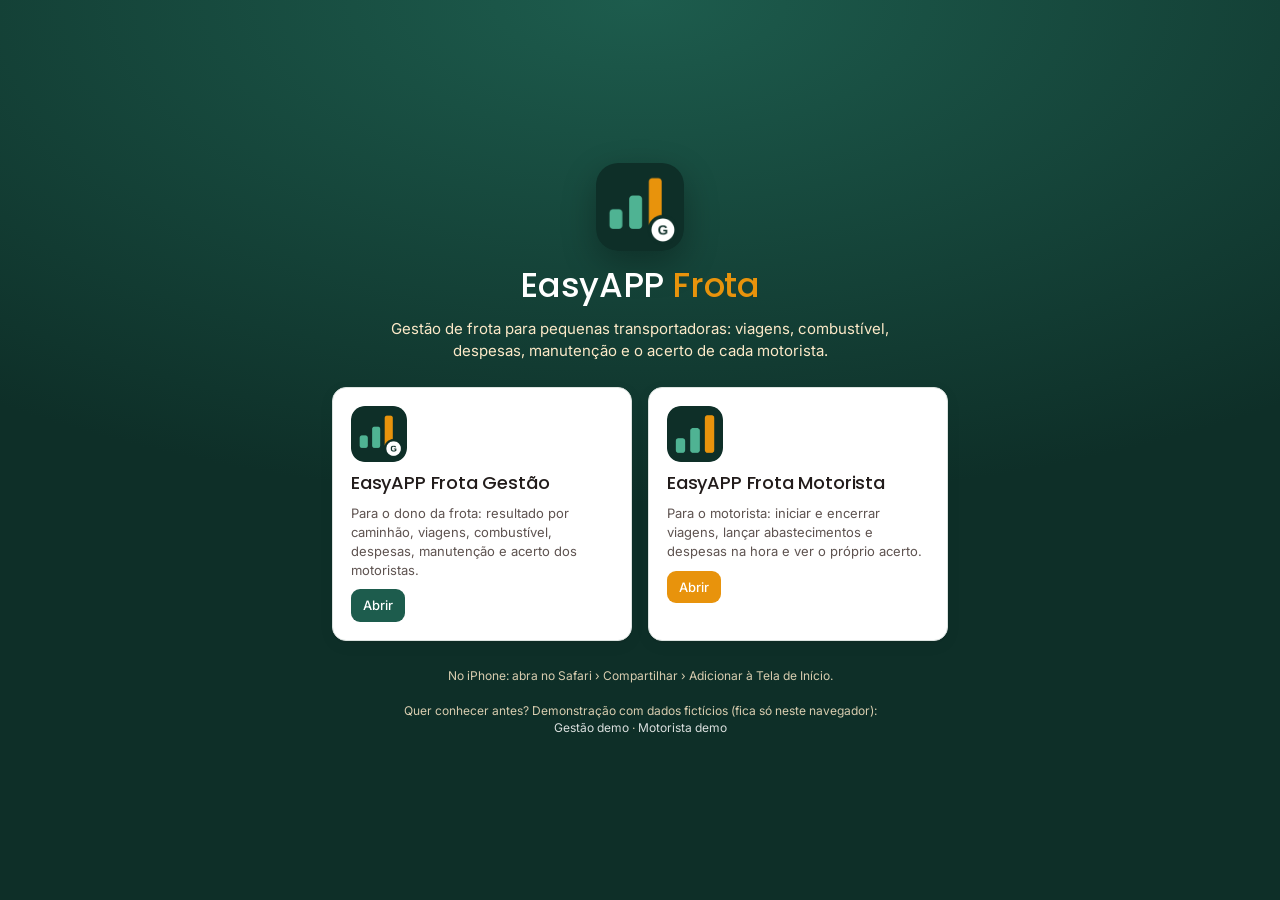
==== commit c976302f: "Ícones: EasyAPP Frota nos dois apps, gestão com selo G no canto (núcleo atualizado) Co-Authored-By: " ====
--- a/index.html
+++ b/index.html
@@ -6,8 +6,8 @@
 <title>EasyAPP Frota</title>
 <meta name="description" content="Gestão de frota para pequenas transportadoras: viagens, combustível, despesas, manutenção e o acerto de cada motorista.">
 <meta name="theme-color" content="#0E2F28">
-<link rel="icon" href="assets/icons/gestao-192.png">
-<link rel="apple-touch-icon" href="assets/icons/gestao-180.png">
+<link rel="icon" href="assets/icons/gestao-192.png?v=e66dcb95">
+<link rel="apple-touch-icon" href="assets/icons/gestao-180.png?v=e66dcb95">
 <link rel="preconnect" href="https://fonts.googleapis.com"><link rel="preconnect" href="https://fonts.gstatic.com" crossorigin>
 <link href="https://fonts.googleapis.com/css2?family=Inter:wght@400;500;600&family=Poppins:wght@500&display=swap" rel="stylesheet">
 <link rel="stylesheet" href="src/css/base.css"><link rel="stylesheet" href="src/css/segmento.css">
@@ -26,11 +26,11 @@
 </head>
 <body>
 <div class="hub">
-  <div style="display:flex;flex-direction:column;align-items:center;gap:14px"><img src="assets/icons/gestao-192.png" alt="" style="width:88px;height:88px;border-radius:22px;box-shadow:0 12px 34px rgba(0,0,0,.3)"><h1 style="font-weight:500">EasyAPP <span style="color:var(--destaque)">Frota</span></h1></div>
+  <div style="display:flex;flex-direction:column;align-items:center;gap:14px"><img src="assets/icons/gestao-192.png?v=e66dcb95" alt="" style="width:88px;height:88px;border-radius:22px;box-shadow:0 12px 34px rgba(0,0,0,.3)"><h1 style="font-weight:500">EasyAPP <span style="color:var(--destaque)">Frota</span></h1></div>
   <div class="tagline">Gestão de frota para pequenas transportadoras: viagens, combustível, despesas, manutenção e o acerto de cada motorista.</div>
   <div class="cards">
-    <a class="card" href="gestao/"><img src="assets/icons/gestao-192.png" alt=""><h2>EasyAPP Frota Gestão</h2><div class="small ink2">Para o dono da frota: resultado por caminhão, viagens, combustível, despesas, manutenção e acerto dos motoristas.</div><span class="btn sm" style="align-self:flex-start">Abrir</span></a>
-    <a class="card" href="usuario/"><img src="assets/icons/usuario-192.png" alt=""><h2>EasyAPP Frota Motorista</h2><div class="small ink2">Para o motorista: iniciar e encerrar viagens, lançar abastecimentos e despesas na hora e ver o próprio acerto.</div><span class="btn sm gold" style="align-self:flex-start">Abrir</span></a>
+    <a class="card" href="gestao/"><img src="assets/icons/gestao-192.png?v=e66dcb95" alt=""><h2>EasyAPP Frota Gestão</h2><div class="small ink2">Para o dono da frota: resultado por caminhão, viagens, combustível, despesas, manutenção e acerto dos motoristas.</div><span class="btn sm" style="align-self:flex-start">Abrir</span></a>
+    <a class="card" href="usuario/"><img src="assets/icons/usuario-192.png?v=e66dcb95" alt=""><h2>EasyAPP Frota Motorista</h2><div class="small ink2">Para o motorista: iniciar e encerrar viagens, lançar abastecimentos e despesas na hora e ver o próprio acerto.</div><span class="btn sm gold" style="align-self:flex-start">Abrir</span></a>
   </div>
   <div class="foot">No iPhone: abra no Safari › Compartilhar › Adicionar à Tela de Início.<br><br>
     Quer conhecer antes? Demonstração com dados fictícios (fica só neste navegador):<br>
--- a/src/css/base.css
+++ b/src/css/base.css
@@ -358,3 +358,5 @@
 .side .brand .ea-marca { padding: 2px 0; }
 .topbar .ea-barras { height: 18px; } .topbar .ea-barras i { width: 5px; }
 @media (prefers-reduced-motion: reduce) { .ea-barras i, .ea-tile, .ea-nome { animation: none !important; } }
+.topbar .ea-marca { gap: 8px; min-width: 0; }
+.topbar .ea-marca .ea-nome { font-size: 18px; overflow: hidden; text-overflow: ellipsis; }
--- a/src/css/segmento.css
+++ b/src/css/segmento.css
@@ -11,3 +11,14 @@
   /* marca da família EasyAPP: quadrado do ícone, barras 1 e 2, barra 3 */
   --marca-fundo: #0E2F28; --marca-a: #4FB393; --marca-b: #E8930C;
 }
+
+/* Grupos que expandem e recolhem (lançamentos por viagem) */
+.grupo .grupo-cab { display: flex; align-items: center; gap: 12px; padding: 14px 16px; flex-wrap: wrap; }
+.grupo .itens { display: none; border-top: 1px solid var(--line); padding: 0 16px; }
+.grupo.aberto .itens { display: block; }
+.grupo .grupo-seta { display: inline-flex; transition: transform .15s; color: var(--ink-3); }
+.grupo.aberto .grupo-seta { transform: rotate(90deg); }
+/* ✓ de conferência */
+.check { width: 34px; height: 34px; flex: none; border-radius: 10px; border: 1.5px solid var(--line); background: var(--surface, #fff); color: transparent; display: grid; place-items: center; cursor: pointer; }
+.check:hover { border-color: var(--primaria); color: var(--ink-3); }
+.check.on { background: var(--ok, #2E7D4F); border-color: var(--ok, #2E7D4F); color: #fff; }
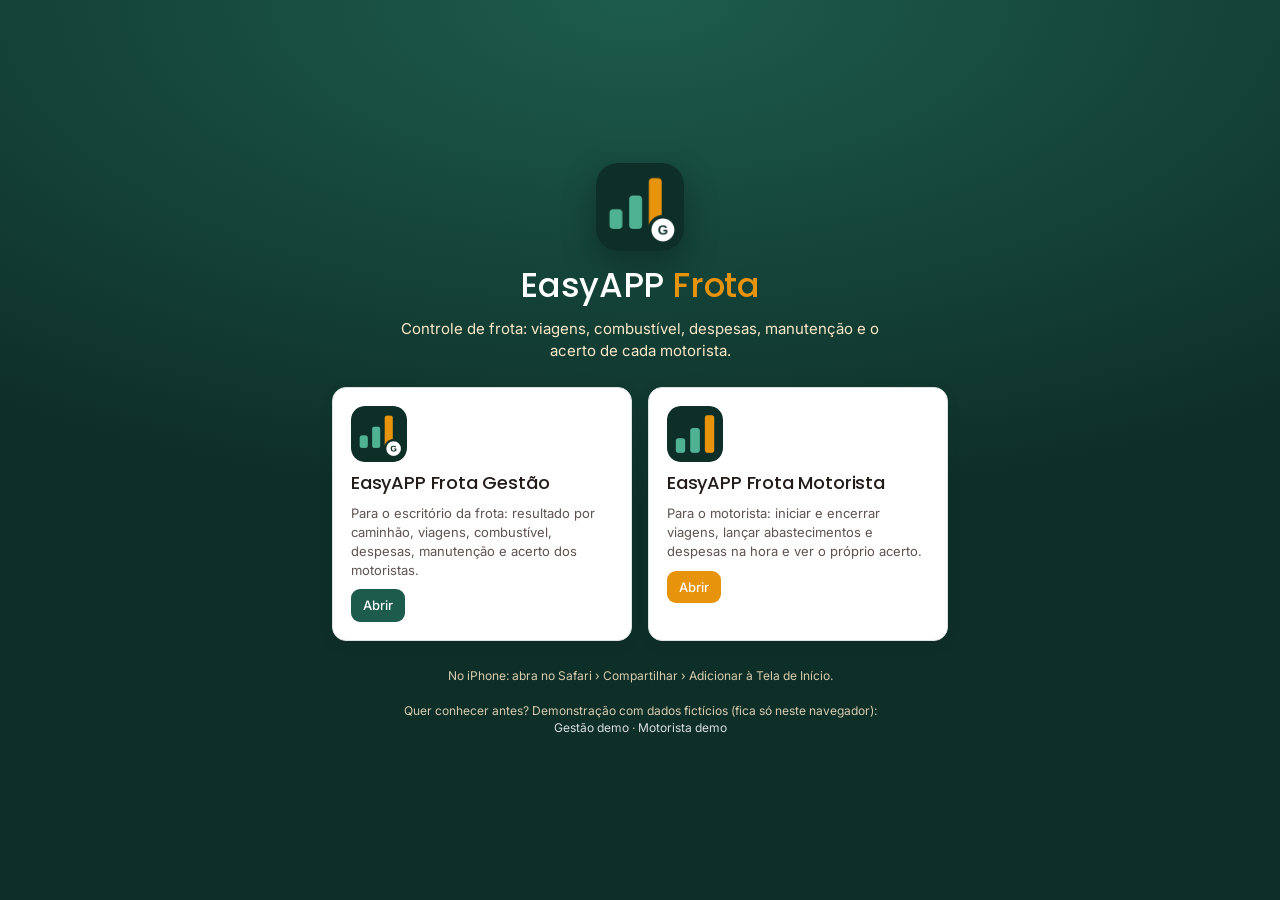
==== commit 1342463d: "Nome definitivo EasyAPP Frota (sem 'transportadora'); hierarquia Administrador / Gestor / Usuário; n" ====
--- a/index.html
+++ b/index.html
@@ -4,7 +4,7 @@
 <meta charset="utf-8">
 <meta name="viewport" content="width=device-width, initial-scale=1, viewport-fit=cover">
 <title>EasyAPP Frota</title>
-<meta name="description" content="Gestão de frota para pequenas transportadoras: viagens, combustível, despesas, manutenção e o acerto de cada motorista.">
+<meta name="description" content="Controle de frota: viagens, combustível, despesas, manutenção e o acerto de cada motorista.">
 <meta name="theme-color" content="#0E2F28">
 <link rel="icon" href="assets/icons/gestao-192.png?v=e66dcb95">
 <link rel="apple-touch-icon" href="assets/icons/gestao-180.png?v=e66dcb95">
@@ -27,9 +27,9 @@
 <body>
 <div class="hub">
   <div style="display:flex;flex-direction:column;align-items:center;gap:14px"><img src="assets/icons/gestao-192.png?v=e66dcb95" alt="" style="width:88px;height:88px;border-radius:22px;box-shadow:0 12px 34px rgba(0,0,0,.3)"><h1 style="font-weight:500">EasyAPP <span style="color:var(--destaque)">Frota</span></h1></div>
-  <div class="tagline">Gestão de frota para pequenas transportadoras: viagens, combustível, despesas, manutenção e o acerto de cada motorista.</div>
+  <div class="tagline">Controle de frota: viagens, combustível, despesas, manutenção e o acerto de cada motorista.</div>
   <div class="cards">
-    <a class="card" href="gestao/"><img src="assets/icons/gestao-192.png?v=e66dcb95" alt=""><h2>EasyAPP Frota Gestão</h2><div class="small ink2">Para o dono da frota: resultado por caminhão, viagens, combustível, despesas, manutenção e acerto dos motoristas.</div><span class="btn sm" style="align-self:flex-start">Abrir</span></a>
+    <a class="card" href="gestao/"><img src="assets/icons/gestao-192.png?v=e66dcb95" alt=""><h2>EasyAPP Frota Gestão</h2><div class="small ink2">Para o escritório da frota: resultado por caminhão, viagens, combustível, despesas, manutenção e acerto dos motoristas.</div><span class="btn sm" style="align-self:flex-start">Abrir</span></a>
     <a class="card" href="usuario/"><img src="assets/icons/usuario-192.png?v=e66dcb95" alt=""><h2>EasyAPP Frota Motorista</h2><div class="small ink2">Para o motorista: iniciar e encerrar viagens, lançar abastecimentos e despesas na hora e ver o próprio acerto.</div><span class="btn sm gold" style="align-self:flex-start">Abrir</span></a>
   </div>
   <div class="foot">No iPhone: abra no Safari › Compartilhar › Adicionar à Tela de Início.<br><br>
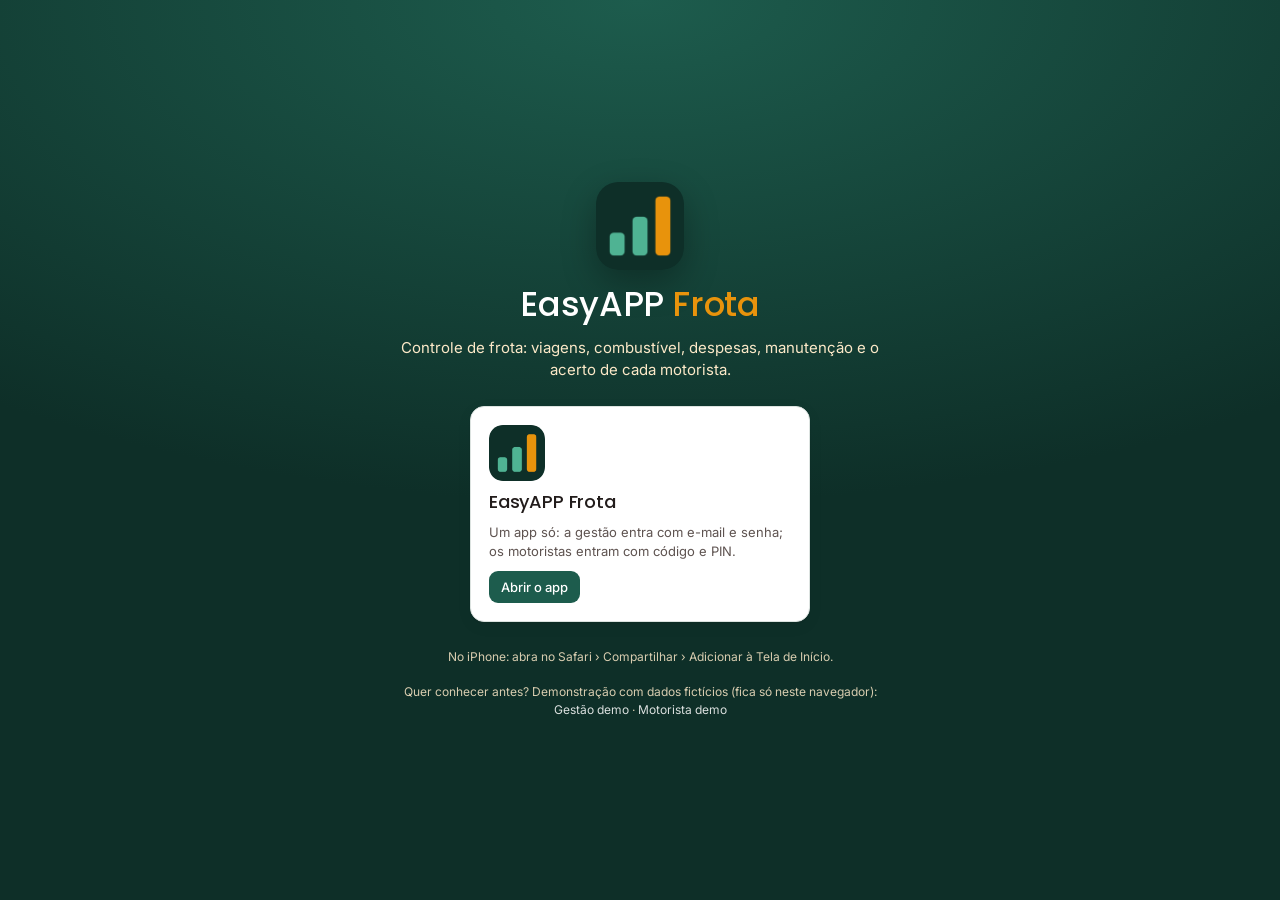
==== commit f764fade: "Um app só: o login decide se abre a Gestão (e-mail e senha) ou o app do usuário (código + PIN) Núcle" ====
--- a/index.html
+++ b/index.html
@@ -6,8 +6,8 @@
 <title>EasyAPP Frota</title>
 <meta name="description" content="Controle de frota: viagens, combustível, despesas, manutenção e o acerto de cada motorista.">
 <meta name="theme-color" content="#0E2F28">
-<link rel="icon" href="assets/icons/gestao-192.png?v=e66dcb95">
-<link rel="apple-touch-icon" href="assets/icons/gestao-180.png?v=e66dcb95">
+<link rel="icon" href="assets/icons/app-192.png?v=cb5b0072">
+<link rel="apple-touch-icon" href="assets/icons/app-180.png?v=cb5b0072">
 <link rel="preconnect" href="https://fonts.googleapis.com"><link rel="preconnect" href="https://fonts.gstatic.com" crossorigin>
 <link href="https://fonts.googleapis.com/css2?family=Inter:wght@400;500;600&family=Poppins:wght@500&display=swap" rel="stylesheet">
 <link rel="stylesheet" href="src/css/base.css"><link rel="stylesheet" href="src/css/segmento.css">
@@ -15,7 +15,7 @@
   .hub { min-height: 100vh; display: flex; flex-direction: column; align-items: center; justify-content: center; gap: 26px; padding: 32px 16px; background: radial-gradient(120% 80% at 50% 0%, var(--primaria), var(--primaria-escura) 70%); }
   .hub h1 { color: #fff; font-size: 34px; text-align: center; }
   .hub .tagline { color: var(--destaque-claro); text-align: center; margin-top: -14px; max-width: 520px; }
-  .hub .cards { display: grid; grid-template-columns: repeat(2, minmax(0, 300px)); gap: 16px; width: 100%; justify-content: center; }
+  .hub .cards { display: grid; grid-template-columns: minmax(0, 340px); gap: 16px; width: 100%; justify-content: center; }
   .hub a.card { display: flex; flex-direction: column; gap: 10px; color: var(--ink); transition: transform .15s; }
   .hub a.card:hover { transform: translateY(-3px); }
   .hub a.card img { width: 56px; height: 56px; border-radius: 14px; }
@@ -26,16 +26,16 @@
 </head>
 <body>
 <div class="hub">
-  <div style="display:flex;flex-direction:column;align-items:center;gap:14px"><img src="assets/icons/gestao-192.png?v=e66dcb95" alt="" style="width:88px;height:88px;border-radius:22px;box-shadow:0 12px 34px rgba(0,0,0,.3)"><h1 style="font-weight:500">EasyAPP <span style="color:var(--destaque)">Frota</span></h1></div>
+  <div style="display:flex;flex-direction:column;align-items:center;gap:14px"><img src="assets/icons/app-192.png?v=cb5b0072" alt="" style="width:88px;height:88px;border-radius:22px;box-shadow:0 12px 34px rgba(0,0,0,.3)"><h1 style="font-weight:500">EasyAPP <span style="color:var(--destaque)">Frota</span></h1></div>
   <div class="tagline">Controle de frota: viagens, combustível, despesas, manutenção e o acerto de cada motorista.</div>
   <div class="cards">
-    <a class="card" href="gestao/"><img src="assets/icons/gestao-192.png?v=e66dcb95" alt=""><h2>EasyAPP Frota Gestão</h2><div class="small ink2">Para o escritório da frota: resultado por caminhão, viagens, combustível, despesas, manutenção e acerto dos motoristas.</div><span class="btn sm" style="align-self:flex-start">Abrir</span></a>
-    <a class="card" href="usuario/"><img src="assets/icons/usuario-192.png?v=e66dcb95" alt=""><h2>EasyAPP Frota Motorista</h2><div class="small ink2">Para o motorista: iniciar e encerrar viagens, lançar abastecimentos e despesas na hora e ver o próprio acerto.</div><span class="btn sm gold" style="align-self:flex-start">Abrir</span></a>
+    <a class="card" href="app/"><img src="assets/icons/app-192.png?v=cb5b0072" alt=""><h2>EasyAPP Frota</h2><div class="small ink2">Um app só: a gestão entra com e-mail e senha; os motoristas entram com código e PIN.</div><span class="btn sm" style="align-self:flex-start">Abrir o app</span></a>
   </div>
   <div class="foot">No iPhone: abra no Safari › Compartilhar › Adicionar à Tela de Início.<br><br>
     Quer conhecer antes? Demonstração com dados fictícios (fica só neste navegador):<br>
-    <a href="gestao/?demo=1">Gestão demo</a> · <a href="usuario/?demo=1">Motorista demo</a></div>
+    <a href="app/?demo=1&entrar=gestao">Gestão demo</a> · <a href="app/?demo=1&entrar=usuario">Motorista demo</a></div>
 </div>
+
 <script>if ('serviceWorker' in navigator && location.protocol !== 'file:') navigator.serviceWorker.register('sw.js').catch(() => {});</script>
 </body>
 </html>
